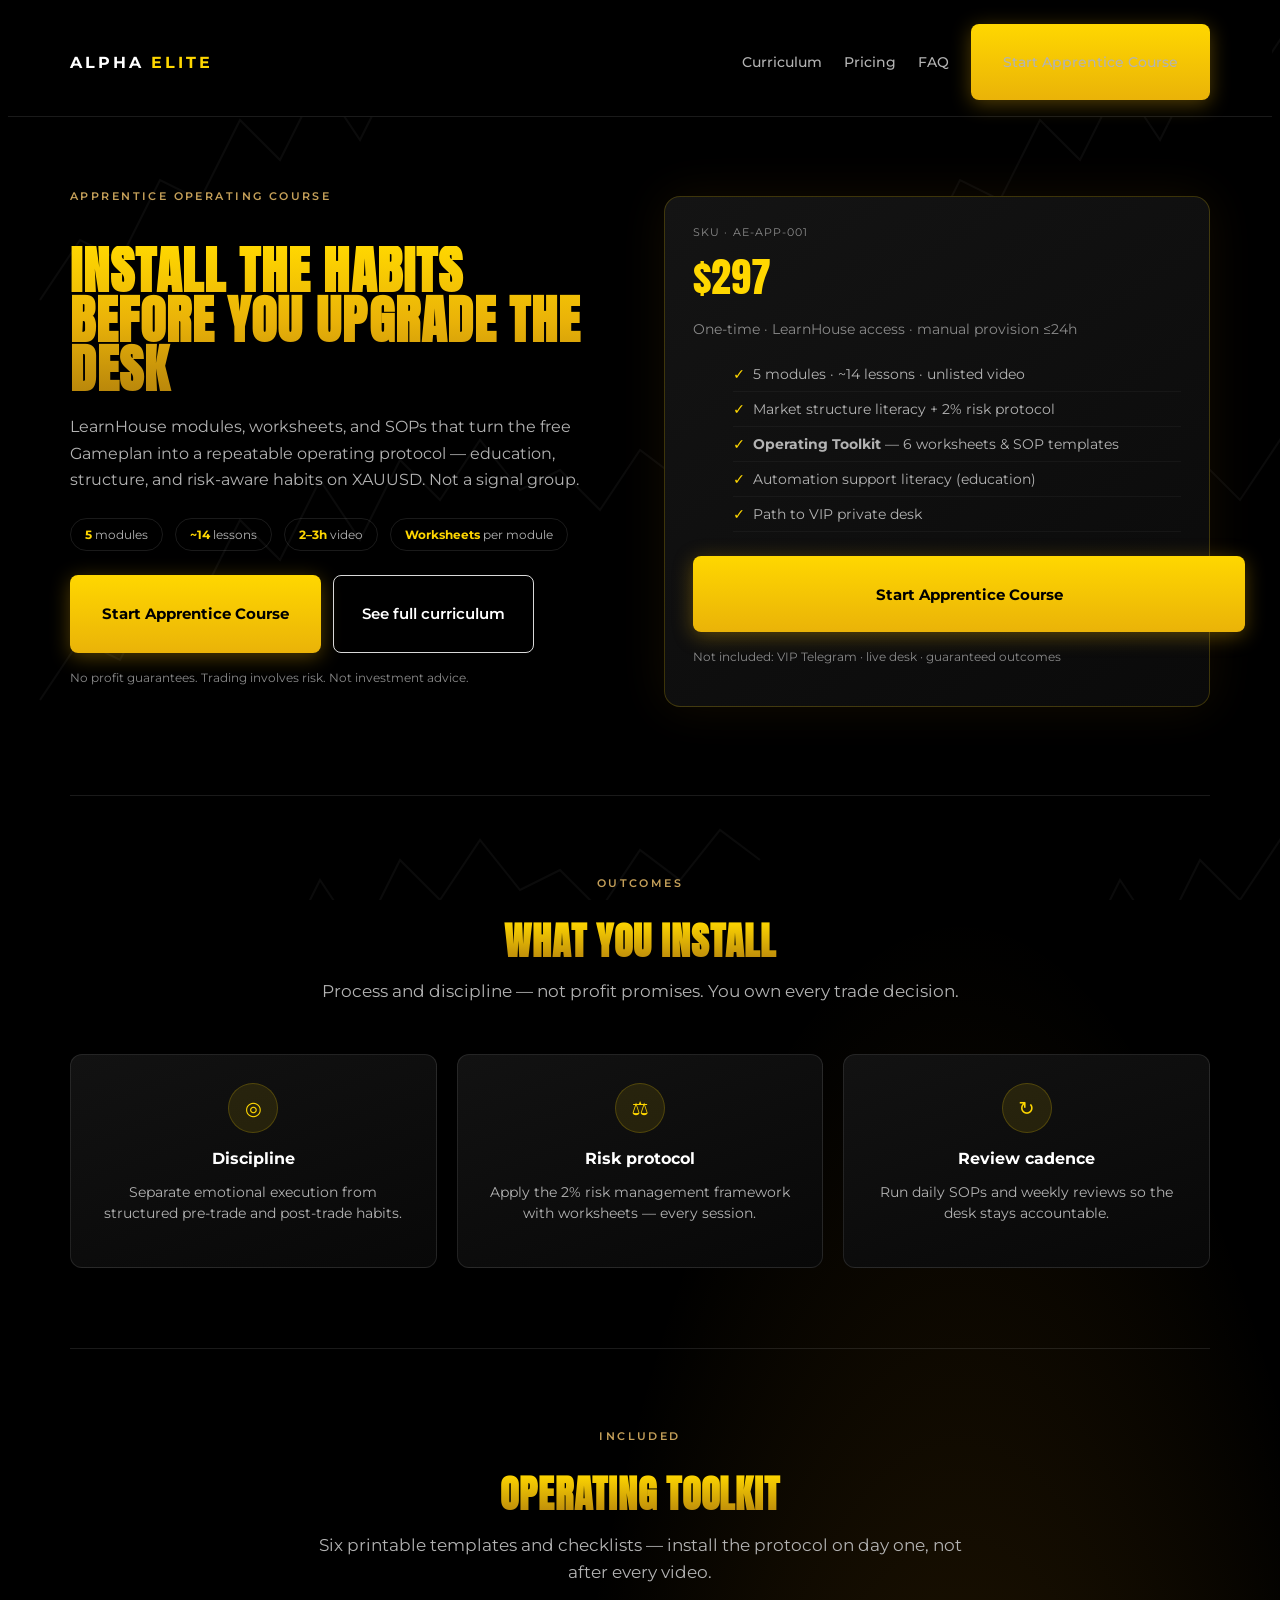
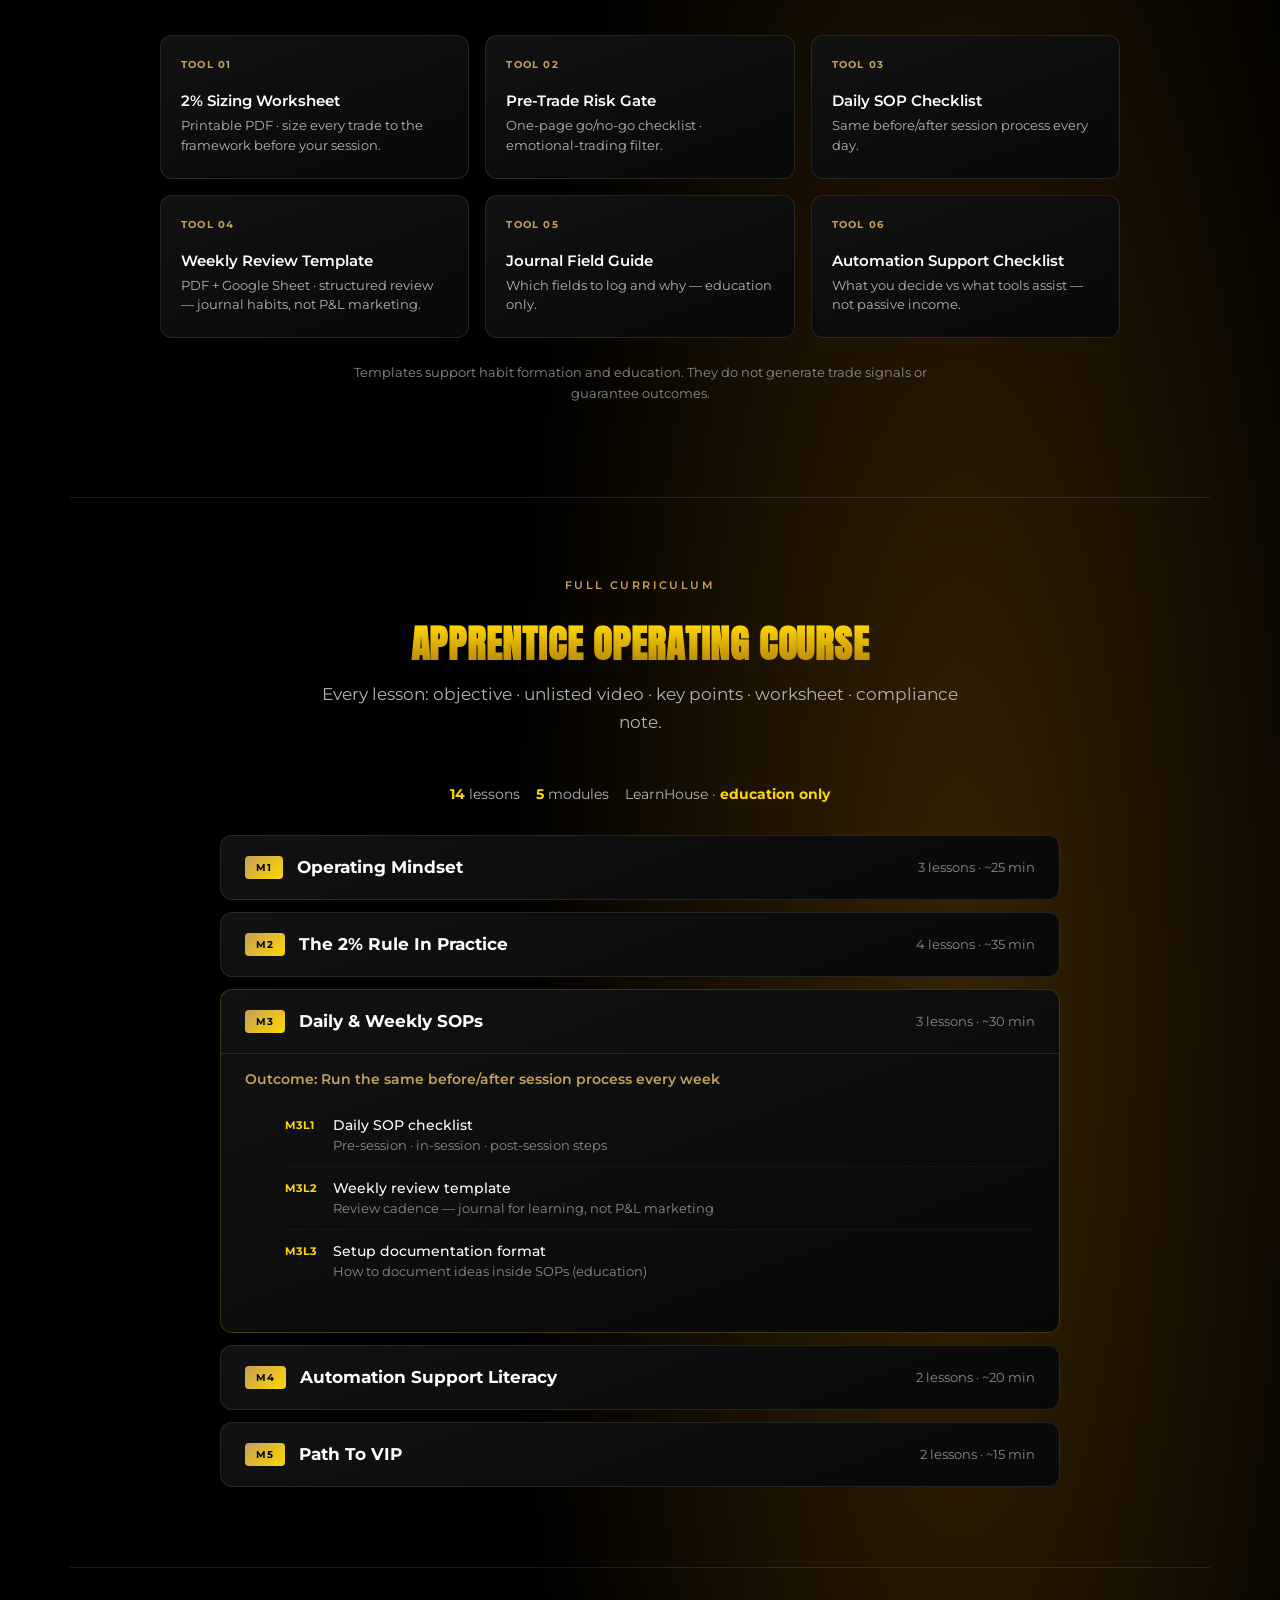
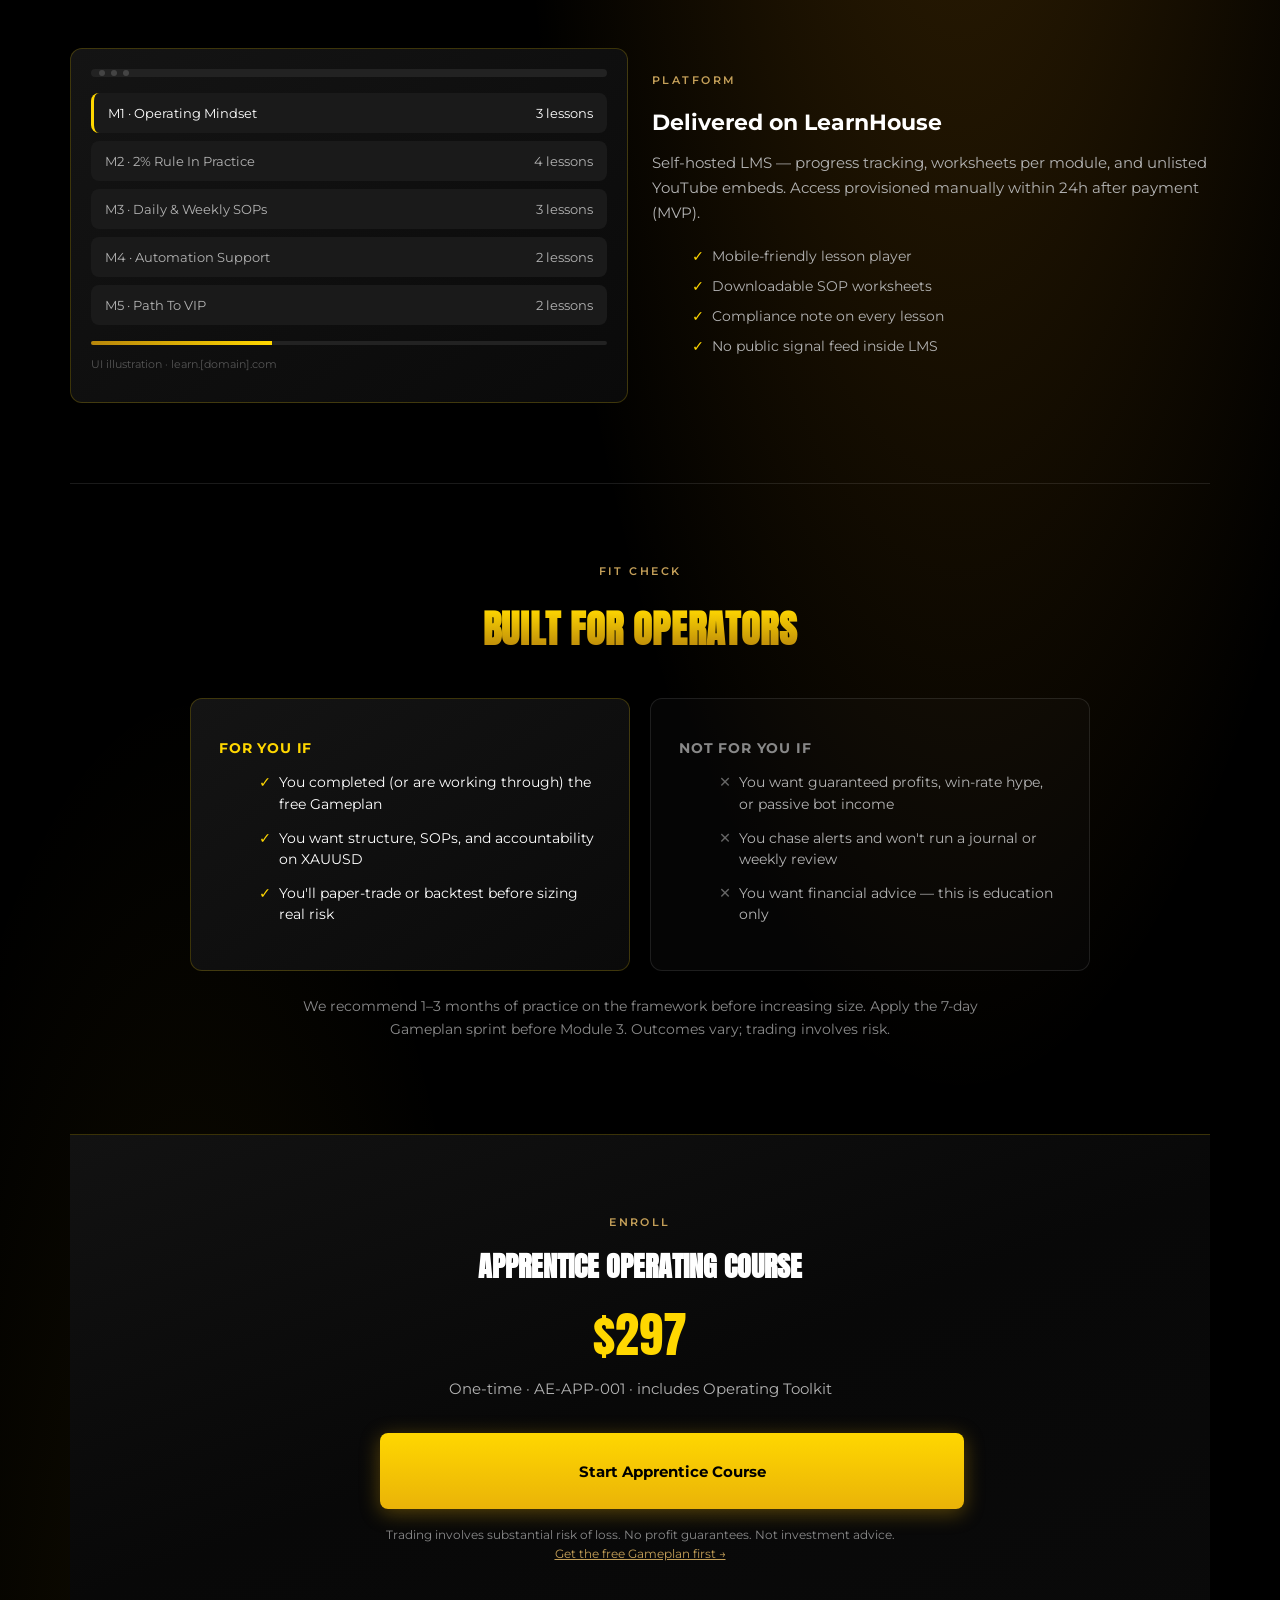
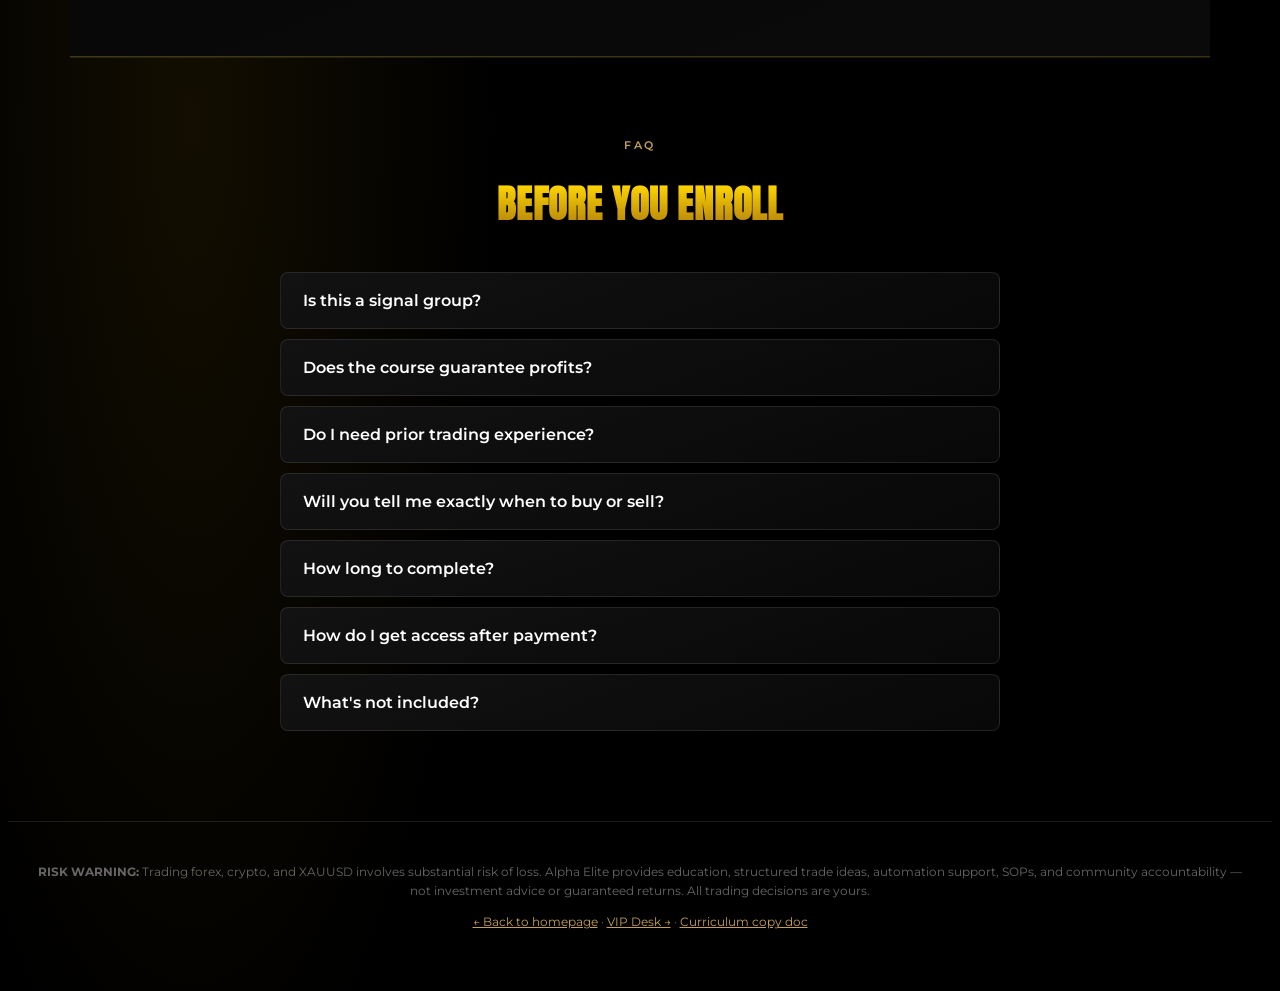
==== web/wordpress/html/apprentice-preview.html @ 84635321 "Initial commit: Alpha Elite / AzzamEdu stack. LearnHouse Udemy SMC clone (71 lessons), deploy script" ====
<!DOCTYPE html>
<html lang="en">
<head>
  <meta charset="UTF-8" />
  <meta name="viewport" content="width=device-width, initial-scale=1.0" />
  <title>Apprentice Operating Course — Alpha Elite</title>
  <link rel="stylesheet" href="alpha-elite-tokens.css" />
  <style>
    .header-inner {
      max-width: var(--ae-max); margin: 0 auto; padding: 16px 24px;
      display: flex; align-items: center; justify-content: space-between; gap: 16px;
    }
    .nav { display: flex; gap: 22px; align-items: center; flex-wrap: wrap; }
    .nav a { color: var(--ae-muted); font-size: 0.875rem; text-decoration: none; font-weight: 500; }
    .nav a:hover { color: var(--ae-gold); }

    .ae-section { padding: 80px 0; border-top: 1px solid var(--ae-border); }
    .ae-section-head {
      text-align: center; max-width: 680px; margin: 0 auto 48px;
    }
    .ae-section-head h2 {
      font-family: var(--ae-font-display);
      text-transform: uppercase;
      font-size: clamp(1.75rem, 3vw, 2.5rem);
      letter-spacing: 0.02em; line-height: 1.05; margin-bottom: 14px;
      background: linear-gradient(180deg, #ffd700, #b8860b);
      -webkit-background-clip: text; -webkit-text-fill-color: transparent; background-clip: text;
    }
    .ae-section-head p { color: var(--ae-muted); font-size: 1.05rem; line-height: 1.65; }

    /* Hero */
    .apprentice-hero {
      padding: 72px 0 80px;
      border-top: none;
    }
    .hero-split {
      display: grid; grid-template-columns: 1fr 1fr; gap: 48px; align-items: center;
    }
    .hero-split h1 {
      font-family: var(--ae-font-display);
      font-size: clamp(2rem, 4.5vw, 3.25rem);
      text-transform: uppercase;
      line-height: 0.95; letter-spacing: 0.02em; margin-bottom: 20px;
      background: linear-gradient(180deg, #ffd700, #eab308 50%, #b8860b);
      -webkit-background-clip: text; -webkit-text-fill-color: transparent; background-clip: text;
    }
    .hero-stats {
      display: flex; flex-wrap: wrap; gap: 12px; margin: 24px 0;
    }
    .hero-stat {
      padding: 8px 14px; border: 1px solid var(--ae-border); border-radius: 999px;
      font-size: 12px; color: var(--ae-muted);
    }
    .hero-stat strong { color: var(--ae-gold); }
    .hero-cta { display: flex; flex-wrap: wrap; gap: 12px; margin-bottom: 16px; }
    .pricing-card-hero {
      background: linear-gradient(145deg, #141414, #0a0a0a);
      border: 1px solid var(--ae-border-gold);
      border-radius: 16px; padding: 28px;
      box-shadow: 0 0 48px rgba(245, 158, 11, 0.08);
    }
    .pricing-card-hero .sku {
      font-size: 11px; color: var(--ae-disclaimer); letter-spacing: 0.1em; margin-bottom: 8px;
    }
    .pricing-card-hero .price {
      font-family: var(--ae-font-display); font-size: 2.5rem; color: var(--ae-gold); margin-bottom: 4px;
    }
    .pricing-card-hero .price-note { font-size: 0.85rem; color: var(--ae-disclaimer); margin-bottom: 20px; }
    .pricing-includes { list-style: none; margin-bottom: 24px; }
    .pricing-includes li {
      font-size: 0.9rem; color: var(--ae-muted); padding: 8px 0 8px 20px; position: relative;
      border-bottom: 1px solid rgba(255,255,255,0.04);
    }
    .pricing-includes li::before { content: '✓'; position: absolute; left: 0; color: var(--ae-gold); font-weight: 700; }
    .not-included {
      font-size: 12px; color: var(--ae-disclaimer); margin-top: 16px; line-height: 1.5;
    }

    /* Outcomes */
    .outcomes-grid {
      display: grid; grid-template-columns: repeat(3, 1fr); gap: 20px;
    }
    .outcome-card {
      text-align: center; padding: 28px 20px;
      background: linear-gradient(160deg, #121212, #080808);
      border: 1px solid var(--ae-border); border-radius: 12px;
    }
    .outcome-card:hover { border-color: var(--ae-border-gold); }
    .outcome-icon {
      width: 48px; height: 48px; border-radius: 50%; margin: 0 auto 14px;
      background: rgba(255,215,0,0.1); border: 1px solid var(--ae-border-gold);
      display: flex; align-items: center; justify-content: center;
      font-size: 1.2rem; color: var(--ae-gold);
    }
    .outcome-card h3 { font-size: 1rem; font-weight: 700; margin-bottom: 8px; }
    .outcome-card p { font-size: 0.88rem; color: var(--ae-muted); line-height: 1.5; }

    /* Curriculum */
    .curriculum-meta {
      display: flex; justify-content: center; flex-wrap: wrap; gap: 16px;
      margin-bottom: 32px; font-size: 0.9rem; color: var(--ae-muted);
    }
    .curriculum-meta span strong { color: var(--ae-gold); }
    .curriculum-list { max-width: 840px; margin: 0 auto; display: flex; flex-direction: column; gap: 12px; }
    .module-card {
      background: linear-gradient(160deg, #121212, #080808);
      border: 1px solid var(--ae-border); border-radius: 12px; overflow: hidden;
    }
    .module-card[open] { border-color: var(--ae-border-gold); }
    .module-card summary {
      padding: 20px 24px; cursor: pointer; list-style: none;
      display: flex; align-items: center; gap: 14px; flex-wrap: wrap;
    }
    .module-card summary::-webkit-details-marker { display: none; }
    .module-badge {
      font-size: 10px; font-weight: 700; letter-spacing: 0.1em; text-transform: uppercase;
      color: #000; background: linear-gradient(135deg, #c5a059, #ffd700);
      padding: 5px 11px; border-radius: 4px; flex-shrink: 0;
    }
    .module-title { font-weight: 700; font-size: 1.05rem; color: var(--ae-text); flex: 1; min-width: 180px; }
    .module-meta { font-size: 0.8rem; color: var(--ae-disclaimer); }
    .module-body { padding: 0 24px 24px; border-top: 1px solid var(--ae-border); }
    .module-outcome {
      font-size: 0.9rem; color: var(--ae-gold-muted); font-weight: 600;
      margin: 16px 0 14px;
    }
    .lesson-list { list-style: none; display: flex; flex-direction: column; gap: 0; }
    .lesson-list li {
      display: flex; align-items: flex-start; gap: 12px;
      padding: 12px 0; border-bottom: 1px solid rgba(255,255,255,0.04);
      font-size: 0.9rem; color: var(--ae-muted);
    }
    .lesson-list li:last-child { border-bottom: none; }
    .lesson-num {
      font-size: 11px; font-weight: 700; color: var(--ae-gold); min-width: 36px; padding-top: 2px;
    }
    .lesson-title { color: var(--ae-text); font-weight: 500; display: block; margin-bottom: 2px; }
    .lesson-desc { font-size: 0.82rem; color: var(--ae-disclaimer); }

    /* LearnHouse preview */
    .platform-grid {
      display: grid; grid-template-columns: 1fr 1fr; gap: 24px; align-items: center;
    }
    .platform-mock {
      background: linear-gradient(145deg, #141414, #0a0a0a);
      border: 1px solid var(--ae-border-gold); border-radius: 12px; padding: 20px;
    }
    .mock-bar {
      height: 8px; background: #222; border-radius: 4px; margin-bottom: 16px;
      display: flex; gap: 6px; padding: 0 8px; align-items: center;
    }
    .mock-dot { width: 6px; height: 6px; border-radius: 50%; background: #444; }
    .mock-module {
      background: #1a1a1a; border-radius: 8px; padding: 12px 14px; margin-bottom: 8px;
      font-size: 13px; color: var(--ae-muted); display: flex; justify-content: space-between;
    }
    .mock-module.active { border-left: 3px solid var(--ae-gold); color: var(--ae-text); }
    .mock-progress {
      height: 4px; background: #222; border-radius: 2px; margin-top: 16px; overflow: hidden;
    }
    .mock-progress span {
      display: block; height: 100%; width: 35%; background: linear-gradient(90deg, #b8860b, #ffd700);
    }
    .platform-copy h3 { font-size: 1.35rem; margin-bottom: 12px; }
    .platform-copy p { color: var(--ae-muted); line-height: 1.65; margin-bottom: 12px; font-size: 0.95rem; }
    .platform-copy ul { list-style: none; margin-top: 16px; }
    .platform-copy li {
      font-size: 0.9rem; color: var(--ae-muted); padding: 6px 0 6px 20px; position: relative;
    }
    .platform-copy li::before { content: '✓'; position: absolute; left: 0; color: var(--ae-gold); }

    /* Who */
    .who-grid { display: grid; grid-template-columns: 1fr 1fr; gap: 20px; max-width: 900px; margin: 0 auto; }
    .who-card { border-radius: 12px; padding: 28px; }
    .who-card--for {
      background: linear-gradient(145deg, #141414, #0a0a0a);
      border: 1px solid var(--ae-border-gold);
    }
    .who-card--not { background: rgba(255,255,255,0.02); border: 1px solid var(--ae-border); }
    .who-card h3 {
      font-size: 0.85rem; font-weight: 700; text-transform: uppercase;
      letter-spacing: 0.06em; margin-bottom: 16px;
    }
    .who-card--for h3 { color: var(--ae-gold); }
    .who-card--not h3 { color: #888; }
    .who-list { list-style: none; display: flex; flex-direction: column; gap: 12px; }
    .who-list li {
      font-size: 0.9rem; line-height: 1.5; padding-left: 20px; position: relative; color: var(--ae-muted);
    }
    .who-card--for .who-list li { color: var(--ae-text); }
    .who-card--for .who-list li::before { content: '✓'; position: absolute; left: 0; color: var(--ae-gold); }
    .who-card--not .who-list li::before { content: '✕'; position: absolute; left: 0; color: #666; }
    .who-prereq {
      text-align: center; font-size: 0.88rem; color: var(--ae-disclaimer);
      margin-top: 24px; max-width: 680px; margin-left: auto; margin-right: auto; line-height: 1.6;
    }

    /* Pricing band */
    .pricing-band {
      background: linear-gradient(160deg, #121212 0%, #080808 50%, #0a0a0a 100%);
      border-top: 1px solid var(--ae-border-gold);
      border-bottom: 1px solid var(--ae-border-gold);
    }
    .pricing-band-inner {
      max-width: 520px; margin: 0 auto; text-align: center;
    }
    .pricing-band .price { font-family: var(--ae-font-display); font-size: 3rem; color: var(--ae-gold); }
    .pricing-band .ae-btn-gold { width: 100%; margin-top: 20px; }
    .pricing-legal { font-size: 12px; color: var(--ae-disclaimer); margin-top: 16px; line-height: 1.6; }

    /* Bonus stack */
    .bonus-grid {
      display: grid;
      grid-template-columns: repeat(3, 1fr);
      gap: 16px;
      max-width: 960px;
      margin: 0 auto;
    }
    .bonus-card {
      background: linear-gradient(160deg, #121212, #080808);
      border: 1px solid var(--ae-border);
      border-radius: 12px;
      padding: 22px 20px;
    }
    .bonus-card:hover { border-color: var(--ae-border-gold); }
    .bonus-num {
      font-size: 10px;
      font-weight: 700;
      letter-spacing: 0.12em;
      color: var(--ae-gold-muted);
      margin-bottom: 8px;
    }
    .bonus-card h4 {
      font-size: 0.95rem;
      font-weight: 600;
      color: var(--ae-text);
      margin-bottom: 6px;
    }
    .bonus-card p {
      font-size: 0.82rem;
      color: var(--ae-muted);
      line-height: 1.5;
      margin: 0;
    }
    .bonus-note {
      text-align: center;
      font-size: 0.82rem;
      color: var(--ae-disclaimer);
      margin-top: 24px;
      max-width: 640px;
      margin-left: auto;
      margin-right: auto;
      line-height: 1.6;
    }

    /* FAQ */
    .faq-list { max-width: 720px; margin: 0 auto; }
    .faq-list details {
      background: linear-gradient(160deg, #121212, #080808);
      border: 1px solid var(--ae-border); border-radius: 8px;
      padding: 18px 22px; margin-bottom: 10px;
    }
    .faq-list details[open] { border-color: var(--ae-border-gold); }
    .faq-list summary {
      font-weight: 600; cursor: pointer; color: var(--ae-text); list-style: none;
    }
    .faq-list summary::-webkit-details-marker { display: none; }
    .faq-list details p {
      margin-top: 14px; font-size: 0.9rem; color: var(--ae-muted); line-height: 1.6;
    }
    .faq-list details p strong { color: var(--ae-text); }

    .footer {
      border-top: 1px solid var(--ae-border); padding: 40px 24px; text-align: center;
      font-size: 12px; color: #666; line-height: 1.6;
    }
    .footer a { color: var(--ae-gold-muted); }

    /* Sticky mobile bar */
    .sticky-enroll {
      display: none; position: fixed; bottom: 0; left: 0; right: 0; z-index: 200;
      background: rgba(0,0,0,0.95); backdrop-filter: blur(12px);
      border-top: 1px solid var(--ae-border-gold);
      padding: 12px 20px; align-items: center; justify-content: space-between; gap: 16px;
    }
    .sticky-enroll .sticky-price {
      font-family: var(--ae-font-display); font-size: 1.25rem; color: var(--ae-gold);
    }
    .sticky-enroll .sticky-label { font-size: 11px; color: var(--ae-disclaimer); }
    .sticky-enroll .ae-btn-gold { padding: 12px 24px; min-height: 44px; font-size: 0.85rem; white-space: nowrap; }

    @media (max-width: 767px) {
      .nav .nav-text { display: none; }
      .hero-split { grid-template-columns: 1fr; }
      .hero-split .pricing-card-hero { order: 2; }
      .outcomes-grid { grid-template-columns: 1fr; }
      .platform-grid { grid-template-columns: 1fr; }
      .who-grid { grid-template-columns: 1fr; }
      .bonus-grid { grid-template-columns: 1fr; }
      .sticky-enroll { display: flex; }
      body { padding-bottom: 72px; }
      .ae-section { padding: 56px 0; }
      .hero-cta .ae-btn-gold, .hero-cta .ae-btn-outline { width: 100%; }
    }
  </style>
</head>
<body class="ae-theme-gold">

  <header class="ae-header-gold">
    <div class="header-inner">
      <a href="homepage-dark-gold.html" class="ae-logo-gold">Alpha <span>Elite</span></a>
      <nav class="nav">
        <a href="#curriculum" class="nav-text">Curriculum</a>
        <a href="#pricing" class="nav-text">Pricing</a>
        <a href="#faq" class="nav-text">FAQ</a>
        <a href="#enroll" class="ae-btn-gold">Start Apprentice Course</a>
      </nav>
    </div>
  </header>

  <main class="ae-container">

    <!-- Hero -->
    <section class="ae-section apprentice-hero" id="apprentice-hero">
      <div class="hero-split">
        <div>
          <span class="ae-eyebrow-gold">Apprentice operating course</span>
          <h1>Install The Habits Before You Upgrade The Desk</h1>
          <p class="ae-body-text">
            LearnHouse modules, worksheets, and SOPs that turn the free Gameplan into a repeatable
            operating protocol — education, structure, and risk-aware habits on XAUUSD. Not a signal group.
          </p>
          <div class="hero-stats">
            <span class="hero-stat"><strong>5</strong> modules</span>
            <span class="hero-stat"><strong>~14</strong> lessons</span>
            <span class="hero-stat"><strong>2–3h</strong> video</span>
            <span class="hero-stat"><strong>Worksheets</strong> per module</span>
          </div>
          <div class="hero-cta">
            <a href="#enroll" class="ae-btn-gold">Start Apprentice Course</a>
            <a href="#curriculum" class="ae-btn-outline">See full curriculum</a>
          </div>
          <p class="ae-disclaimer-micro">
            No profit guarantees. Trading involves risk. Not investment advice.
          </p>
        </div>
        <div class="pricing-card-hero" id="enroll">
          <div class="sku">SKU · AE-APP-001</div>
          <div class="price">$297</div>
          <p class="price-note">One-time · LearnHouse access · manual provision ≤24h</p>
          <ul class="pricing-includes">
            <li>5 modules · ~14 lessons · unlisted video</li>
            <li>Market structure literacy + 2% risk protocol</li>
            <li><strong>Operating Toolkit</strong> — 6 worksheets &amp; SOP templates</li>
            <li>Automation support literacy (education)</li>
            <li>Path to VIP private desk</li>
          </ul>
          <a href="/checkout/?add-to-cart=AE-APP-001" class="ae-btn-gold" style="width:100%">Start Apprentice Course</a>
          <p class="not-included">
            Not included: VIP Telegram · live desk · guaranteed outcomes
          </p>
        </div>
      </div>
    </section>

    <!-- Outcomes -->
    <section class="ae-section" id="outcomes">
      <div class="ae-section-head">
        <span class="ae-eyebrow-gold">Outcomes</span>
        <h2>What You Install</h2>
        <p>Process and discipline — not profit promises. You own every trade decision.</p>
      </div>
      <div class="outcomes-grid">
        <div class="outcome-card">
          <div class="outcome-icon">◎</div>
          <h3>Discipline</h3>
          <p>Separate emotional execution from structured pre-trade and post-trade habits.</p>
        </div>
        <div class="outcome-card">
          <div class="outcome-icon">⚖</div>
          <h3>Risk protocol</h3>
          <p>Apply the 2% risk management framework with worksheets — every session.</p>
        </div>
        <div class="outcome-card">
          <div class="outcome-icon">↻</div>
          <h3>Review cadence</h3>
          <p>Run daily SOPs and weekly reviews so the desk stays accountable.</p>
        </div>
      </div>
    </section>

    <!-- Operating Toolkit (bonus stack) -->
    <section class="ae-section" id="bonus-stack">
      <div class="ae-section-head">
        <span class="ae-eyebrow-gold">Included</span>
        <h2>Operating Toolkit</h2>
        <p>Six printable templates and checklists — install the protocol on day one, not after every video.</p>
      </div>
      <div class="bonus-grid">
        <div class="bonus-card">
          <div class="bonus-num">TOOL 01</div>
          <h4>2% Sizing Worksheet</h4>
          <p>Printable PDF · size every trade to the framework before your session.</p>
        </div>
        <div class="bonus-card">
          <div class="bonus-num">TOOL 02</div>
          <h4>Pre-Trade Risk Gate</h4>
          <p>One-page go/no-go checklist · emotional-trading filter.</p>
        </div>
        <div class="bonus-card">
          <div class="bonus-num">TOOL 03</div>
          <h4>Daily SOP Checklist</h4>
          <p>Same before/after session process every day.</p>
        </div>
        <div class="bonus-card">
          <div class="bonus-num">TOOL 04</div>
          <h4>Weekly Review Template</h4>
          <p>PDF + Google Sheet · structured review — journal habits, not P&amp;L marketing.</p>
        </div>
        <div class="bonus-card">
          <div class="bonus-num">TOOL 05</div>
          <h4>Journal Field Guide</h4>
          <p>Which fields to log and why — education only.</p>
        </div>
        <div class="bonus-card">
          <div class="bonus-num">TOOL 06</div>
          <h4>Automation Support Checklist</h4>
          <p>What you decide vs what tools assist — not passive income.</p>
        </div>
      </div>
      <p class="bonus-note">
        Templates support habit formation and education. They do not generate trade signals or guarantee outcomes.
      </p>
    </section>

    <!-- Full curriculum -->
    <section class="ae-section" id="curriculum">
      <div class="ae-section-head">
        <span class="ae-eyebrow-gold">Full curriculum</span>
        <h2>Apprentice Operating Course</h2>
        <p>Every lesson: objective · unlisted video · key points · worksheet · compliance note.</p>
      </div>
      <div class="curriculum-meta">
        <span><strong>14</strong> lessons</span>
        <span><strong>5</strong> modules</span>
        <span>LearnHouse · <strong>education only</strong></span>
      </div>
      <div class="curriculum-list">

        <details class="module-card">
          <summary>
            <span class="module-badge">M1</span>
            <span class="module-title">Operating Mindset</span>
            <span class="module-meta">3 lessons · ~25 min</span>
          </summary>
          <div class="module-body">
            <p class="module-outcome">Outcome: Separate emotional execution from structured habits</p>
            <ul class="lesson-list">
              <li>
                <span class="lesson-num">M1L1</span>
                <div>
                  <span class="lesson-title">Emotional vs structured execution</span>
                  <span class="lesson-desc">Define the gap between alert-chasing and operating from SOPs</span>
                </div>
              </li>
              <li>
                <span class="lesson-num">M1L2</span>
                <div>
                  <span class="lesson-title">Why systems beat alert chasing</span>
                  <span class="lesson-desc">Education framing — not a signal group</span>
                </div>
              </li>
              <li>
                <span class="lesson-num">M1L3</span>
                <div>
                  <span class="lesson-title">Desk readiness checklist</span>
                  <span class="lesson-desc">Worksheet: minimum standards before any session</span>
                </div>
              </li>
            </ul>
          </div>
        </details>

        <details class="module-card">
          <summary>
            <span class="module-badge">M2</span>
            <span class="module-title">The 2% Rule In Practice</span>
            <span class="module-meta">4 lessons · ~35 min</span>
          </summary>
          <div class="module-body">
            <p class="module-outcome">Outcome: Size positions using the risk framework — every trade</p>
            <ul class="lesson-list">
              <li>
                <span class="lesson-num">M2L1</span>
                <div>
                  <span class="lesson-title">2% risk management framework</span>
                  <span class="lesson-desc">Definitions and educational application — not a profit formula</span>
                </div>
              </li>
              <li>
                <span class="lesson-num">M2L2</span>
                <div>
                  <span class="lesson-title">Sizing worksheet walkthrough</span>
                  <span class="lesson-desc">Downloadable worksheet · practice scenarios</span>
                </div>
              </li>
              <li>
                <span class="lesson-num">M2L3</span>
                <div>
                  <span class="lesson-title">Pre-trade risk gate</span>
                  <span class="lesson-desc">Checklist before any order is placed</span>
                </div>
              </li>
              <li>
                <span class="lesson-num">M2L4</span>
                <div>
                  <span class="lesson-title">When not to trade</span>
                  <span class="lesson-desc">Protocol for sitting out — structure over frequency</span>
                </div>
              </li>
            </ul>
          </div>
        </details>

        <details class="module-card" open>
          <summary>
            <span class="module-badge">M3</span>
            <span class="module-title">Daily &amp; Weekly SOPs</span>
            <span class="module-meta">3 lessons · ~30 min</span>
          </summary>
          <div class="module-body">
            <p class="module-outcome">Outcome: Run the same before/after session process every week</p>
            <ul class="lesson-list">
              <li>
                <span class="lesson-num">M3L1</span>
                <div>
                  <span class="lesson-title">Daily SOP checklist</span>
                  <span class="lesson-desc">Pre-session · in-session · post-session steps</span>
                </div>
              </li>
              <li>
                <span class="lesson-num">M3L2</span>
                <div>
                  <span class="lesson-title">Weekly review template</span>
                  <span class="lesson-desc">Review cadence — journal for learning, not P&amp;L marketing</span>
                </div>
              </li>
              <li>
                <span class="lesson-num">M3L3</span>
                <div>
                  <span class="lesson-title">Setup documentation format</span>
                  <span class="lesson-desc">How to document ideas inside SOPs (education)</span>
                </div>
              </li>
            </ul>
          </div>
        </details>

        <details class="module-card">
          <summary>
            <span class="module-badge">M4</span>
            <span class="module-title">Automation Support Literacy</span>
            <span class="module-meta">2 lessons · ~20 min</span>
          </summary>
          <div class="module-body">
            <p class="module-outcome">Outcome: Understand automation as support — not passive income</p>
            <ul class="lesson-list">
              <li>
                <span class="lesson-num">M4L1</span>
                <div>
                  <span class="lesson-title">Automation overview (education)</span>
                  <span class="lesson-desc">What tools can and cannot decide for you</span>
                </div>
              </li>
              <li>
                <span class="lesson-num">M4L2</span>
                <div>
                  <span class="lesson-title">Tool checklist — manual decisions</span>
                  <span class="lesson-desc">No bot income promises · you own execution</span>
                </div>
              </li>
            </ul>
          </div>
        </details>

        <details class="module-card">
          <summary>
            <span class="module-badge">M5</span>
            <span class="module-title">Path To VIP</span>
            <span class="module-meta">2 lessons · ~15 min</span>
          </summary>
          <div class="module-body">
            <p class="module-outcome">Outcome: Know when operating habits are ready for the private desk</p>
            <ul class="lesson-list">
              <li>
                <span class="lesson-num">M5L1</span>
                <div>
                  <span class="lesson-title">VIP desk overview &amp; accountability rules</span>
                  <span class="lesson-desc">Rules-first channel — not an alert service</span>
                </div>
              </li>
              <li>
                <span class="lesson-num">M5L2</span>
                <div>
                  <span class="lesson-title">Upgrade checklist</span>
                  <span class="lesson-desc">Structure first · when to step up to VIP</span>
                </div>
              </li>
            </ul>
          </div>
        </details>

      </div>
    </section>

    <!-- LearnHouse preview -->
    <section class="ae-section" id="platform">
      <div class="platform-grid">
        <div class="platform-mock" role="img" aria-label="LearnHouse course preview">
          <div class="mock-bar">
            <span class="mock-dot"></span><span class="mock-dot"></span><span class="mock-dot"></span>
          </div>
          <div class="mock-module active">M1 · Operating Mindset <span>3 lessons</span></div>
          <div class="mock-module">M2 · 2% Rule In Practice <span>4 lessons</span></div>
          <div class="mock-module">M3 · Daily &amp; Weekly SOPs <span>3 lessons</span></div>
          <div class="mock-module">M4 · Automation Support <span>2 lessons</span></div>
          <div class="mock-module">M5 · Path To VIP <span>2 lessons</span></div>
          <div class="mock-progress"><span></span></div>
          <p style="font-size:11px;color:#555;margin-top:12px">UI illustration · learn.[domain].com</p>
        </div>
        <div class="platform-copy">
          <span class="ae-eyebrow-gold">Platform</span>
          <h3>Delivered on LearnHouse</h3>
          <p>
            Self-hosted LMS — progress tracking, worksheets per module, and unlisted YouTube embeds.
            Access provisioned manually within 24h after payment (MVP).
          </p>
          <ul>
            <li>Mobile-friendly lesson player</li>
            <li>Downloadable SOP worksheets</li>
            <li>Compliance note on every lesson</li>
            <li>No public signal feed inside LMS</li>
          </ul>
        </div>
      </div>
    </section>

    <!-- Who it's for -->
    <section class="ae-section" id="who-its-for">
      <div class="ae-section-head">
        <span class="ae-eyebrow-gold">Fit check</span>
        <h2>Built For Operators</h2>
      </div>
      <div class="who-grid">
        <div class="who-card who-card--for">
          <h3>For you if</h3>
          <ul class="who-list">
            <li>You completed (or are working through) the free Gameplan</li>
            <li>You want structure, SOPs, and accountability on XAUUSD</li>
            <li>You'll paper-trade or backtest before sizing real risk</li>
          </ul>
        </div>
        <div class="who-card who-card--not">
          <h3>Not for you if</h3>
          <ul class="who-list">
            <li>You want guaranteed profits, win-rate hype, or passive bot income</li>
            <li>You chase alerts and won't run a journal or weekly review</li>
            <li>You want financial advice — this is education only</li>
          </ul>
        </div>
      </div>
      <p class="who-prereq">
        We recommend 1–3 months of practice on the framework before increasing size.
        Apply the 7-day Gameplan sprint before Module 3. Outcomes vary; trading involves risk.
      </p>
    </section>

    <!-- Pricing band -->
    <section class="ae-section pricing-band" id="pricing">
      <div class="pricing-band-inner">
        <span class="ae-eyebrow-gold">Enroll</span>
        <h2 style="font-family:var(--ae-font-display);text-transform:uppercase;font-size:1.75rem;margin:12px 0;color:var(--ae-text)">
          Apprentice Operating Course
        </h2>
        <div class="price">$297</div>
        <p style="color:var(--ae-muted);font-size:0.95rem;margin-top:8px">One-time · AE-APP-001 · includes Operating Toolkit</p>
        <a href="/checkout/?add-to-cart=AE-APP-001" class="ae-btn-gold">Start Apprentice Course</a>
        <p class="pricing-legal">
          Trading involves substantial risk of loss. No profit guarantees. Not investment advice.<br>
          <a href="homepage-dark-gold.html#get-gameplan" style="color:var(--ae-gold-muted)">Get the free Gameplan first →</a>
        </p>
      </div>
    </section>

    <!-- FAQ -->
    <section class="ae-section" id="faq">
      <div class="ae-section-head">
        <span class="ae-eyebrow-gold">FAQ</span>
        <h2>Before You Enroll</h2>
      </div>
      <div class="faq-list">
        <details>
          <summary>Is this a signal group?</summary>
          <p><strong>No.</strong> Apprentice installs operating protocols and SOPs — not entry alerts. Structured ideas are taught as education inside a framework.</p>
        </details>
        <details>
          <summary>Does the course guarantee profits?</summary>
          <p><strong>No.</strong> All modules are educational. Trading involves substantial risk of loss. Past examples do not guarantee future outcomes.</p>
        </details>
        <details>
          <summary>Do I need prior trading experience?</summary>
          <p>Basic chart and market structure familiarity helps. Start with the free Gameplan if you're newer — Apprentice builds on that foundation.</p>
        </details>
        <details>
          <summary>Will you tell me exactly when to buy or sell?</summary>
          <p><strong>No.</strong> You learn how to document and review setups inside SOPs. You own every execution decision.</p>
        </details>
        <details>
          <summary>How long to complete?</summary>
          <p>~2–3 hours of video plus worksheet practice. Most operators spread modules over 2–4 weeks alongside live practice.</p>
        </details>
        <details>
          <summary>How do I get access after payment?</summary>
          <p>Manual provision at MVP: LearnHouse login emailed within 24h. See order confirmation for support contact.</p>
        </details>
        <details>
          <summary>What's not included?</summary>
          <p>VIP Telegram desk and Quant Desk are separate tiers — see <a href="vip-preview.html" style="color:var(--ae-gold)">VIP preview</a> after you complete core modules.</p>
        </details>
      </div>
    </section>

  </main>

  <footer class="footer" id="risk">
    <strong>RISK WARNING:</strong> Trading forex, crypto, and XAUUSD involves substantial risk of loss.
    Alpha Elite provides education, structured trade ideas, automation support, SOPs, and community accountability —
    not investment advice or guaranteed returns. All trading decisions are yours.
    <p style="margin-top:12px">
      <a href="homepage-dark-gold.html">← Back to homepage</a> ·
      <a href="vip-preview.html">VIP Desk →</a> ·
      <a href="../course-curriculum-copy.md">Curriculum copy doc</a>
    </p>
  </footer>

  <div class="sticky-enroll" aria-hidden="false">
    <div>
      <div class="sticky-price">$297</div>
      <div class="sticky-label">Apprentice · AE-APP-001</div>
    </div>
    <a href="/checkout/?add-to-cart=AE-APP-001" class="ae-btn-gold">Start Apprentice Course</a>
  </div>

</body>
</html>
---- web/wordpress/html/alpha-elite-tokens.css ----
/**
 * Alpha Elite — Dark / Gold design tokens
 * Mapped from reference hero image → compliant Alpha Elite landing
 */

@import url('https://fonts.googleapis.com/css2?family=Anton&family=Montserrat:wght@400;500;600;700&display=swap');

:root {
  /* Background */
  --ae-bg-base: #000000;
  --ae-bg-elevated: #0f0f0f;
  --ae-bg-panel: #1a1a1a;
  --ae-bg-gradient: linear-gradient(180deg, #222222 0%, #000000 100%);

  /* Gold palette */
  --ae-gold: #ffd700;
  --ae-gold-mid: #eab308;
  --ae-gold-muted: #c5a059;
  --ae-gold-deep: #b8860b;

  /* Glow */
  --ae-glow: #f59e0b;
  --ae-glow-soft: rgba(234, 179, 8, 0.2);
  --ae-glow-radial: radial-gradient(ellipse 55% 45% at 75% 45%, rgba(245, 158, 11, 0.22) 0%, transparent 65%);

  /* Text */
  --ae-text: #ffffff;
  --ae-muted: #b3b3b3;
  --ae-disclaimer: #8a8a8a;

  /* Borders */
  --ae-border: rgba(255, 255, 255, 0.1);
  --ae-border-pill: rgba(255, 255, 255, 0.85);
  --ae-border-gold: rgba(255, 215, 0, 0.2);

  /* Typography */
  --ae-font-display: 'Anton', 'Bebas Neue', Impact, sans-serif;
  --ae-font-body: 'Montserrat', 'Inter', system-ui, sans-serif;

  --ae-max: 1140px;
}

/* Page shell */
.ae-theme-gold {
  font-family: var(--ae-font-body);
  background-color: var(--ae-bg-base);
  color: var(--ae-text);
  min-height: 100vh;
  position: relative;
  background-image:
    var(--ae-glow-radial),
    radial-gradient(ellipse 40% 30% at 15% 85%, rgba(234, 179, 8, 0.08) 0%, transparent 60%);
}

/* Chart watermark — inline SVG data URI */
.ae-theme-gold::before {
  content: '';
  position: fixed;
  inset: 0;
  opacity: 0.07;
  pointer-events: none;
  z-index: 0;
  background-image: url("data:image/svg+xml,%3Csvg xmlns='http://www.w3.org/2000/svg' width='400' height='200' viewBox='0 0 400 200'%3E%3Cg fill='none' stroke='%23F59E0B' stroke-width='1'%3E%3Cpath d='M20 150 L40 120 L60 130 L80 90 L100 100 L120 60 L140 80 L160 40 L180 70 L200 30 L220 50 L240 20 L260 45 L280 35 L300 55 L320 25 L340 40 L360 15 L380 30'/%3E%3C/g%3E%3C/svg%3E");
  background-size: 800px auto;
  background-repeat: repeat;
  mix-blend-mode: luminosity;
}

.ae-theme-gold > * {
  position: relative;
  z-index: 1;
}

/* Headline — gold gradient metallic */
.ae-hero-title {
  font-family: var(--ae-font-display);
  font-size: clamp(2.25rem, 5.5vw, 4.25rem);
  font-weight: 400;
  text-transform: uppercase;
  line-height: 0.92;
  letter-spacing: 0.02em;
  margin: 0 0 20px;
  max-width: 600px;
  background: linear-gradient(180deg, #ffd700 0%, #eab308 50%, #b8860b 100%);
  -webkit-background-clip: text;
  -webkit-text-fill-color: transparent;
  background-clip: text;
  filter: drop-shadow(0 0 14px rgba(255, 215, 0, 0.28));
}

/* Eyebrow / logo style */
.ae-eyebrow-gold {
  font-family: var(--ae-font-body);
  font-size: 11px;
  font-weight: 600;
  letter-spacing: 0.22em;
  text-transform: uppercase;
  color: var(--ae-gold-muted);
  margin-bottom: 16px;
  display: block;
}

/* Pill subhead — white border like reference */
.ae-pill-subhead {
  display: inline-block;
  border: 1px solid var(--ae-border-pill);
  border-radius: 999px;
  padding: 12px 22px;
  color: var(--ae-text);
  font-size: 0.95rem;
  line-height: 1.55;
  max-width: 540px;
  margin-bottom: 20px;
}

.ae-body-text {
  color: var(--ae-muted);
  font-size: 1rem;
  line-height: 1.65;
  max-width: 520px;
}

.ae-body-text strong {
  color: var(--ae-text);
  font-weight: 600;
}

.ae-disclaimer-micro {
  font-size: 12px;
  color: var(--ae-disclaimer);
  line-height: 1.5;
  margin: 16px 0 28px;
}

/* Buttons */
.ae-btn-gold {
  display: inline-flex;
  align-items: center;
  justify-content: center;
  min-height: 48px;
  padding: 14px 32px;
  font-family: var(--ae-font-body);
  font-weight: 700;
  font-size: 0.95rem;
  color: #000;
  text-decoration: none;
  border: none;
  border-radius: 8px;
  cursor: pointer;
  background: linear-gradient(180deg, #ffd700 0%, #eab308 100%);
  box-shadow: 0 4px 20px rgba(234, 179, 8, 0.35);
  transition: transform 0.2s, box-shadow 0.2s;
}

.ae-btn-gold:hover {
  background: linear-gradient(180deg, #ffe566 0%, #ffd700 100%);
  box-shadow: 0 6px 28px rgba(234, 179, 8, 0.5);
  transform: translateY(-1px);
}

.ae-btn-outline {
  display: inline-flex;
  align-items: center;
  justify-content: center;
  min-height: 48px;
  padding: 14px 28px;
  font-weight: 600;
  font-size: 0.95rem;
  color: var(--ae-text);
  text-decoration: none;
  border: 1px solid var(--ae-border-pill);
  border-radius: 8px;
  background: transparent;
  transition: border-color 0.2s, color 0.2s;
}

.ae-btn-outline:hover {
  border-color: var(--ae-gold);
  color: var(--ae-gold);
}

/* Seal badge (replaces PRE-ORDER) */
.ae-badge-seal {
  display: inline-flex;
  padding: 8px 14px;
  font-size: 10px;
  font-weight: 700;
  letter-spacing: 0.14em;
  text-transform: uppercase;
  color: #000;
  background: linear-gradient(135deg, #c5a059, #ffd700);
  border-radius: 4px;
  box-shadow: 0 2px 10px rgba(0, 0, 0, 0.5);
}

/* Trust pills */
.ae-trust-pill {
  display: inline-flex;
  align-items: center;
  gap: 8px;
  padding: 6px 14px;
  border: 1px solid var(--ae-border);
  border-radius: 999px;
  font-size: 12px;
  color: var(--ae-muted);
}

.ae-trust-pill::before {
  content: '';
  width: 6px;
  height: 6px;
  border-radius: 50%;
  background: var(--ae-gold);
}

/* Desk card — gold border glow */
.ae-desk-card-gold {
  background: linear-gradient(145deg, #141414, #0a0a0a);
  border: 1px solid var(--ae-border-gold);
  border-radius: 16px;
  padding: 24px;
  box-shadow:
    0 25px 60px rgba(0, 0, 0, 0.7),
    0 0 48px rgba(245, 158, 11, 0.1);
}

/* Tier bubble (pricing) */
.ae-tier-bubble {
  width: 84px;
  height: 84px;
  border-radius: 50%;
  background: var(--ae-bg-gradient);
  border: 1px solid var(--ae-border);
  display: flex;
  flex-direction: column;
  align-items: center;
  justify-content: center;
  position: relative;
  box-shadow: 0 8px 24px rgba(0, 0, 0, 0.6);
}

.ae-tier-bubble::after {
  content: '';
  position: absolute;
  bottom: 10px;
  left: 50%;
  transform: translateX(-50%);
  width: 55%;
  height: 6px;
  border-bottom: 3px solid var(--ae-gold);
  border-radius: 0 0 50% 50%;
}

.ae-tier-bubble .label {
  font-size: 10px;
  color: var(--ae-muted);
  text-transform: uppercase;
  letter-spacing: 0.05em;
}

.ae-tier-bubble .value {
  font-weight: 700;
  font-size: 1.1rem;
  color: var(--ae-text);
}

/* Header */
.ae-header-gold {
  position: sticky;
  top: 0;
  z-index: 100;
  background: rgba(0, 0, 0, 0.88);
  backdrop-filter: blur(14px);
  border-bottom: 1px solid var(--ae-border);
}

.ae-logo-gold {
  font-family: var(--ae-font-body);
  font-weight: 700;
  font-size: 1rem;
  letter-spacing: 0.18em;
  text-transform: uppercase;
  color: var(--ae-text);
  text-decoration: none;
}

.ae-logo-gold span {
  color: var(--ae-gold);
}

/* Form card opt-in */
.ae-form-card-gold {
  background: linear-gradient(160deg, #121212, #080808);
  border: 1px solid var(--ae-border-gold);
  border-radius: 12px;
  padding: 40px;
  box-shadow: 0 20px 50px rgba(0, 0, 0, 0.6);
}

.ae-form-card-gold input,
.ae-form-card-gold select {
  width: 100%;
  padding: 12px 14px;
  border-radius: 8px;
  background: #1a1a1a;
  border: 1px solid var(--ae-border);
  color: var(--ae-text);
  font-family: var(--ae-font-body);
  margin-bottom: 14px;
}

.ae-form-card-gold input:focus,
.ae-form-card-gold select:focus {
  outline: none;
  border-color: var(--ae-gold);
  box-shadow: 0 0 0 2px rgba(255, 215, 0, 0.15);
}

.ae-form-card-gold label {
  display: block;
  font-size: 13px;
  font-weight: 500;
  margin-bottom: 6px;
  color: var(--ae-muted);
}

.ae-form-card-gold .ae-btn-gold {
  width: 100%;
  margin-top: 8px;
}

/* Layout helpers */
.ae-container {
  max-width: var(--ae-max);
  margin: 0 auto;
  padding: 0 24px;
}

.ae-hero-grid {
  display: grid;
  grid-template-columns: 1fr 1fr;
  gap: 48px;
  align-items: center;
  padding: 80px 0 96px;
}

.ae-cta-row {
  display: flex;
  flex-wrap: wrap;
  gap: 12px;
  margin-bottom: 28px;
}

.ae-trust-row {
  display: flex;
  flex-wrap: wrap;
  gap: 10px;
}

@media (max-width: 767px) {
  .ae-hero-grid {
    grid-template-columns: 1fr;
    padding: 48px 0 64px;
  }
  .ae-hero-visual {
    order: 2;
  }
  .ae-hero-content {
    order: 1;
  }
  .ae-cta-row {
    flex-direction: column;
  }
  .ae-btn-gold,
  .ae-btn-outline {
    width: 100%;
  }
}
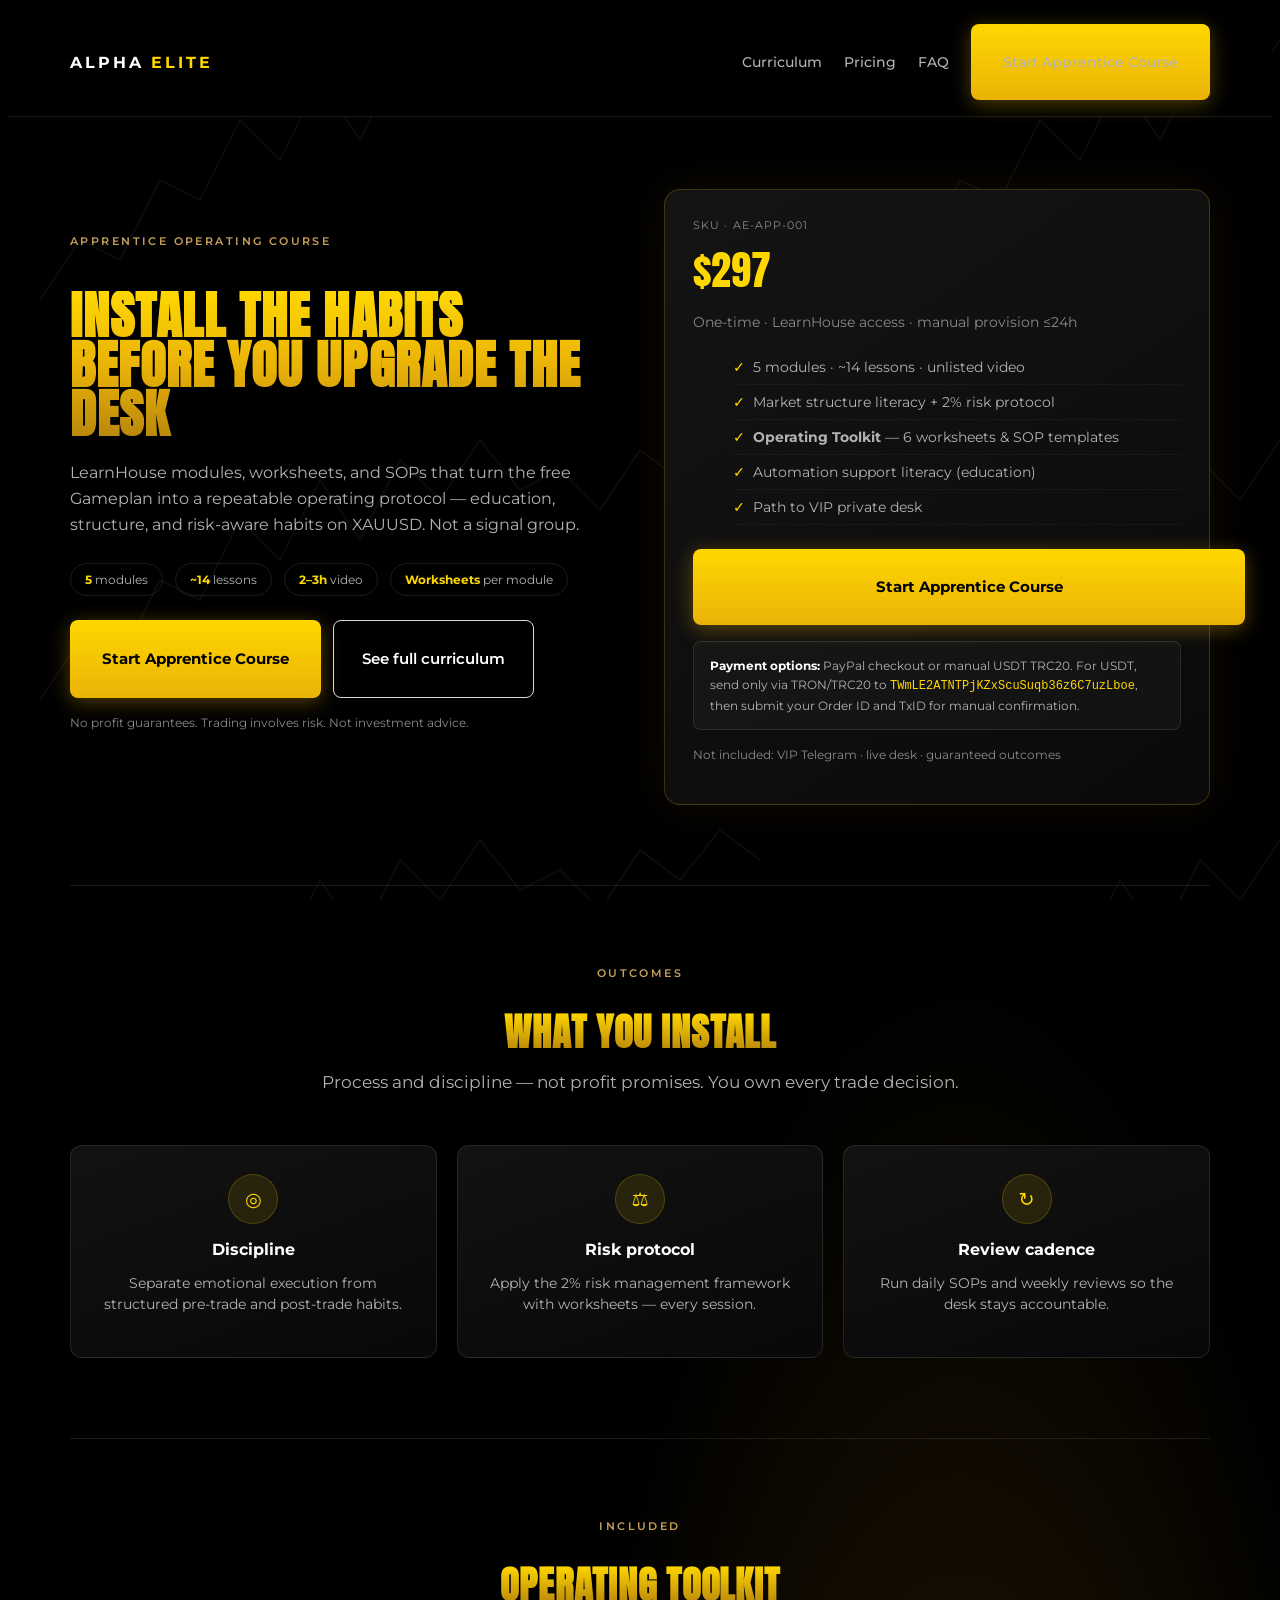
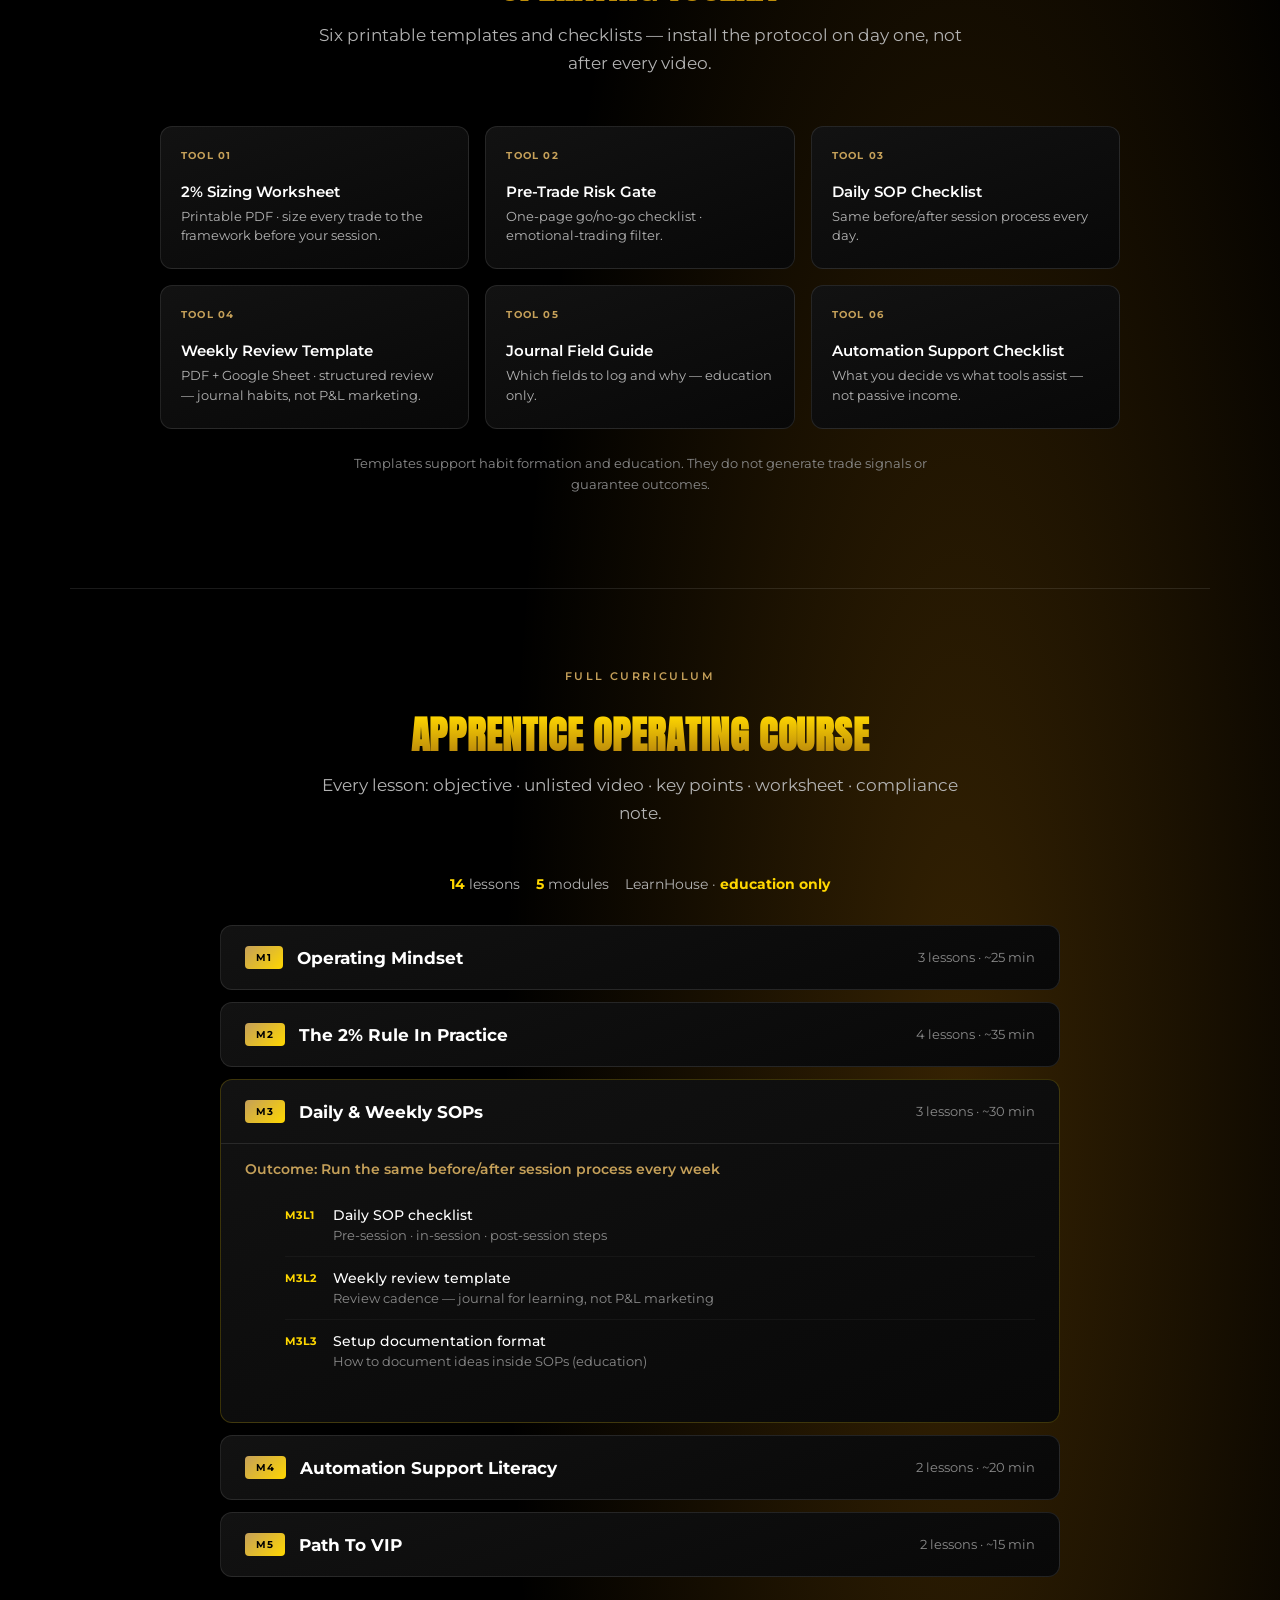
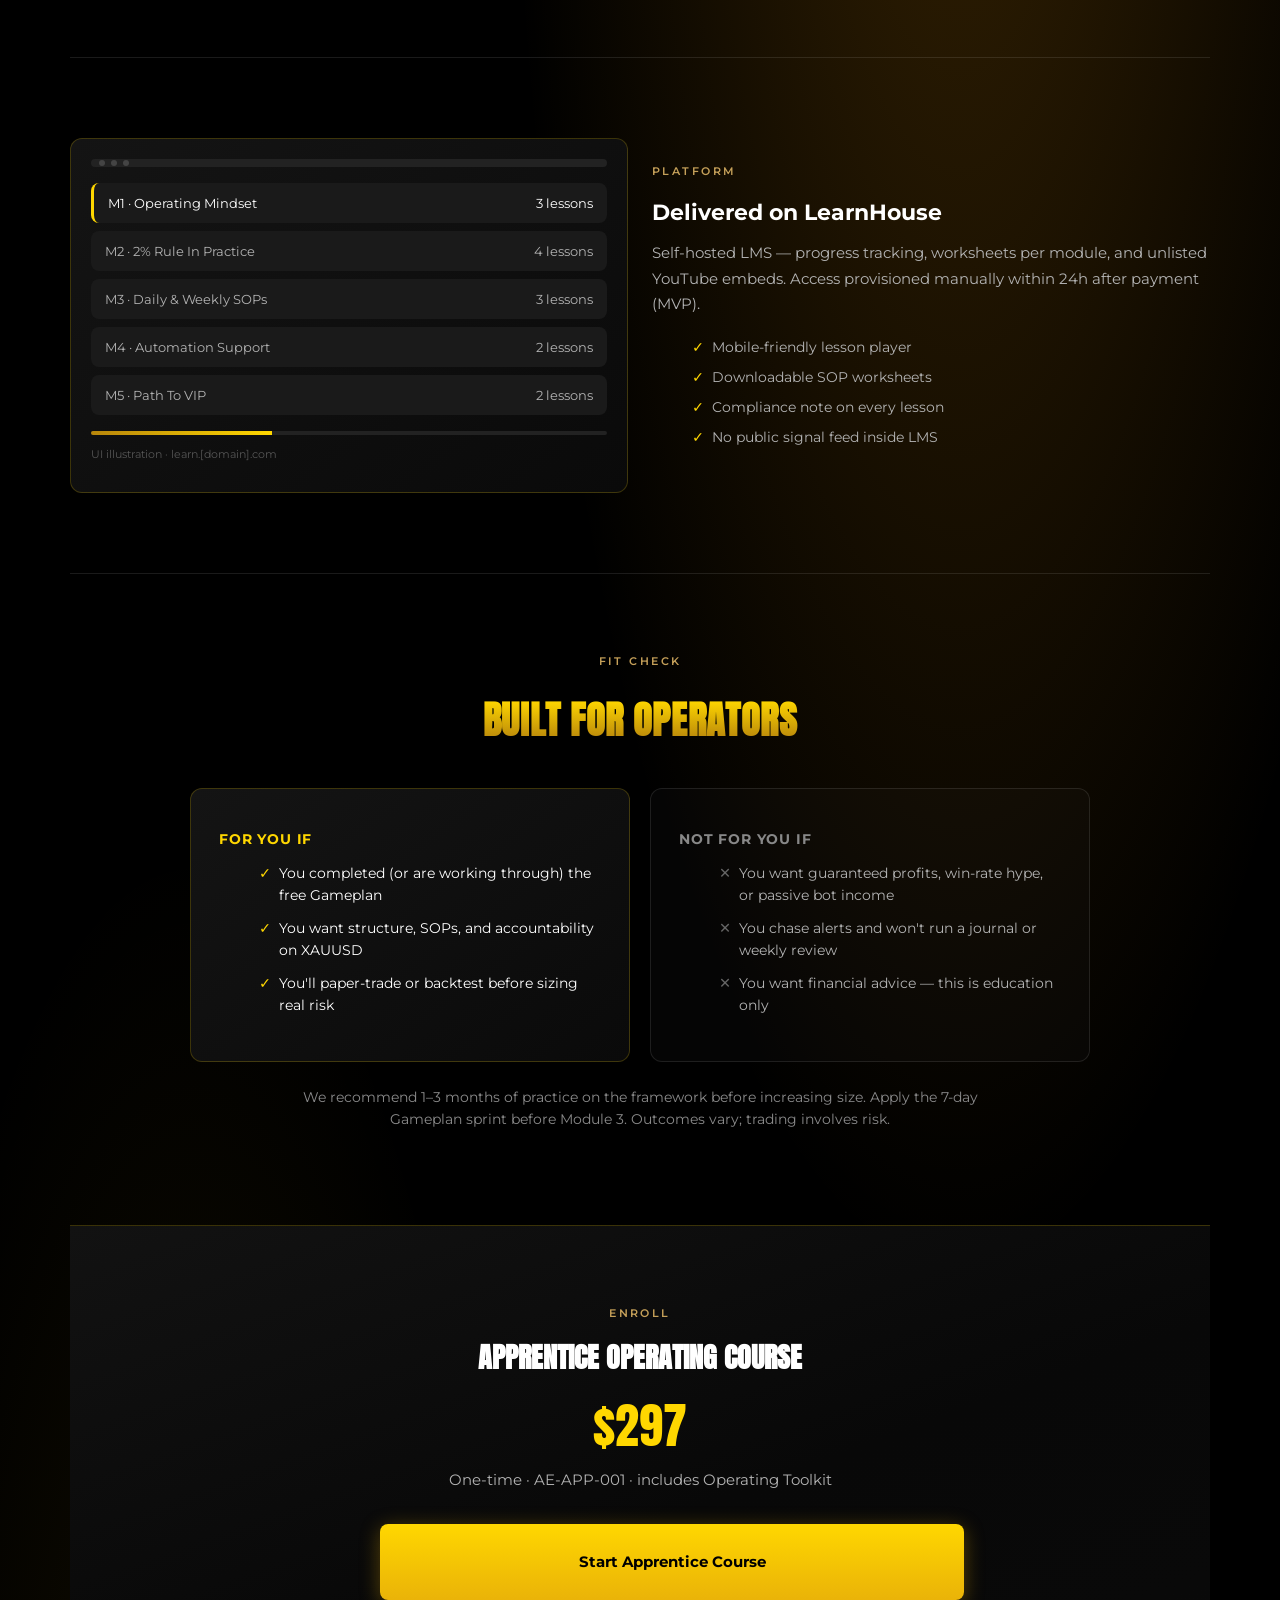
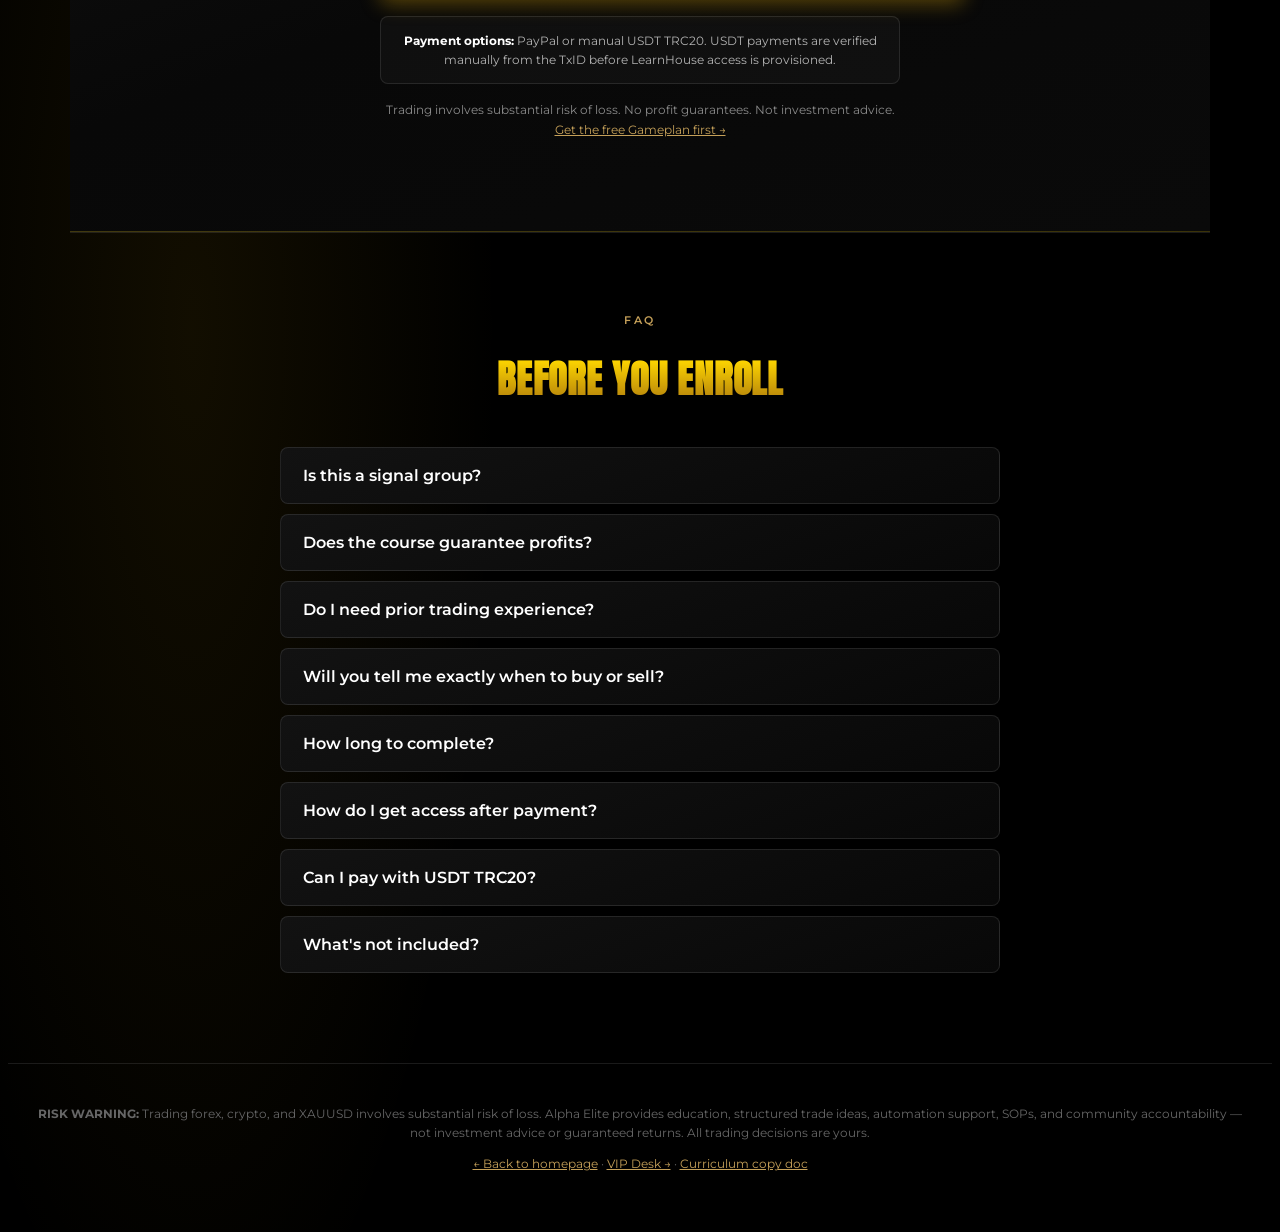
==== commit 8284f44e: "Add LearnHouse VPS clone rebrand skill and ops scripts for alex-mentor. Capture panel-backup clone w" ====
--- a/web/wordpress/html/apprentice-preview.html
+++ b/web/wordpress/html/apprentice-preview.html
@@ -74,6 +74,22 @@
     .pricing-includes li::before { content: '✓'; position: absolute; left: 0; color: var(--ae-gold); font-weight: 700; }
     .not-included {
       font-size: 12px; color: var(--ae-disclaimer); margin-top: 16px; line-height: 1.5;
+    }
+    .payment-note {
+      margin-top: 16px;
+      padding: 14px 16px;
+      border: 1px solid var(--ae-border);
+      border-radius: 8px;
+      background: rgba(255,255,255,0.03);
+      font-size: 12px;
+      color: var(--ae-muted);
+      line-height: 1.6;
+    }
+    .payment-note strong { color: var(--ae-text); }
+    .payment-note code {
+      color: var(--ae-gold);
+      word-break: break-all;
+      white-space: normal;
     }
 
     /* Outcomes */
@@ -356,6 +372,11 @@
             <li>Path to VIP private desk</li>
           </ul>
           <a href="/checkout/?add-to-cart=AE-APP-001" class="ae-btn-gold" style="width:100%">Start Apprentice Course</a>
+          <div class="payment-note">
+            <strong>Payment options:</strong> PayPal checkout or manual USDT TRC20.
+            For USDT, send only via TRON/TRC20 to
+            <code>TWmLE2ATNTPjKZxScuSuqb36z6C7uzLboe</code>, then submit your Order ID and TxID for manual confirmation.
+          </div>
           <p class="not-included">
             Not included: VIP Telegram · live desk · guaranteed outcomes
           </p>
@@ -685,6 +706,9 @@
         <div class="price">$297</div>
         <p style="color:var(--ae-muted);font-size:0.95rem;margin-top:8px">One-time · AE-APP-001 · includes Operating Toolkit</p>
         <a href="/checkout/?add-to-cart=AE-APP-001" class="ae-btn-gold">Start Apprentice Course</a>
+        <div class="payment-note">
+          <strong>Payment options:</strong> PayPal or manual USDT TRC20. USDT payments are verified manually from the TxID before LearnHouse access is provisioned.
+        </div>
         <p class="pricing-legal">
           Trading involves substantial risk of loss. No profit guarantees. Not investment advice.<br>
           <a href="homepage-dark-gold.html#get-gameplan" style="color:var(--ae-gold-muted)">Get the free Gameplan first →</a>
@@ -721,7 +745,11 @@
         </details>
         <details>
           <summary>How do I get access after payment?</summary>
-          <p>Manual provision at MVP: LearnHouse login emailed within 24h. See order confirmation for support contact.</p>
+          <p>PayPal orders are confirmed through WooCommerce. USDT TRC20 orders are confirmed manually after you submit your Order ID and TxID. LearnHouse login is emailed within 24h after payment confirmation.</p>
+        </details>
+        <details>
+          <summary>Can I pay with USDT TRC20?</summary>
+          <p>Yes. Send USDT only on the TRON/TRC20 network to <strong>TWmLE2ATNTPjKZxScuSuqb36z6C7uzLboe</strong>. Do not send ERC20, BEP20, Polygon, or other networks. Wrong-network payments may be lost.</p>
         </details>
         <details>
           <summary>What's not included?</summary>
